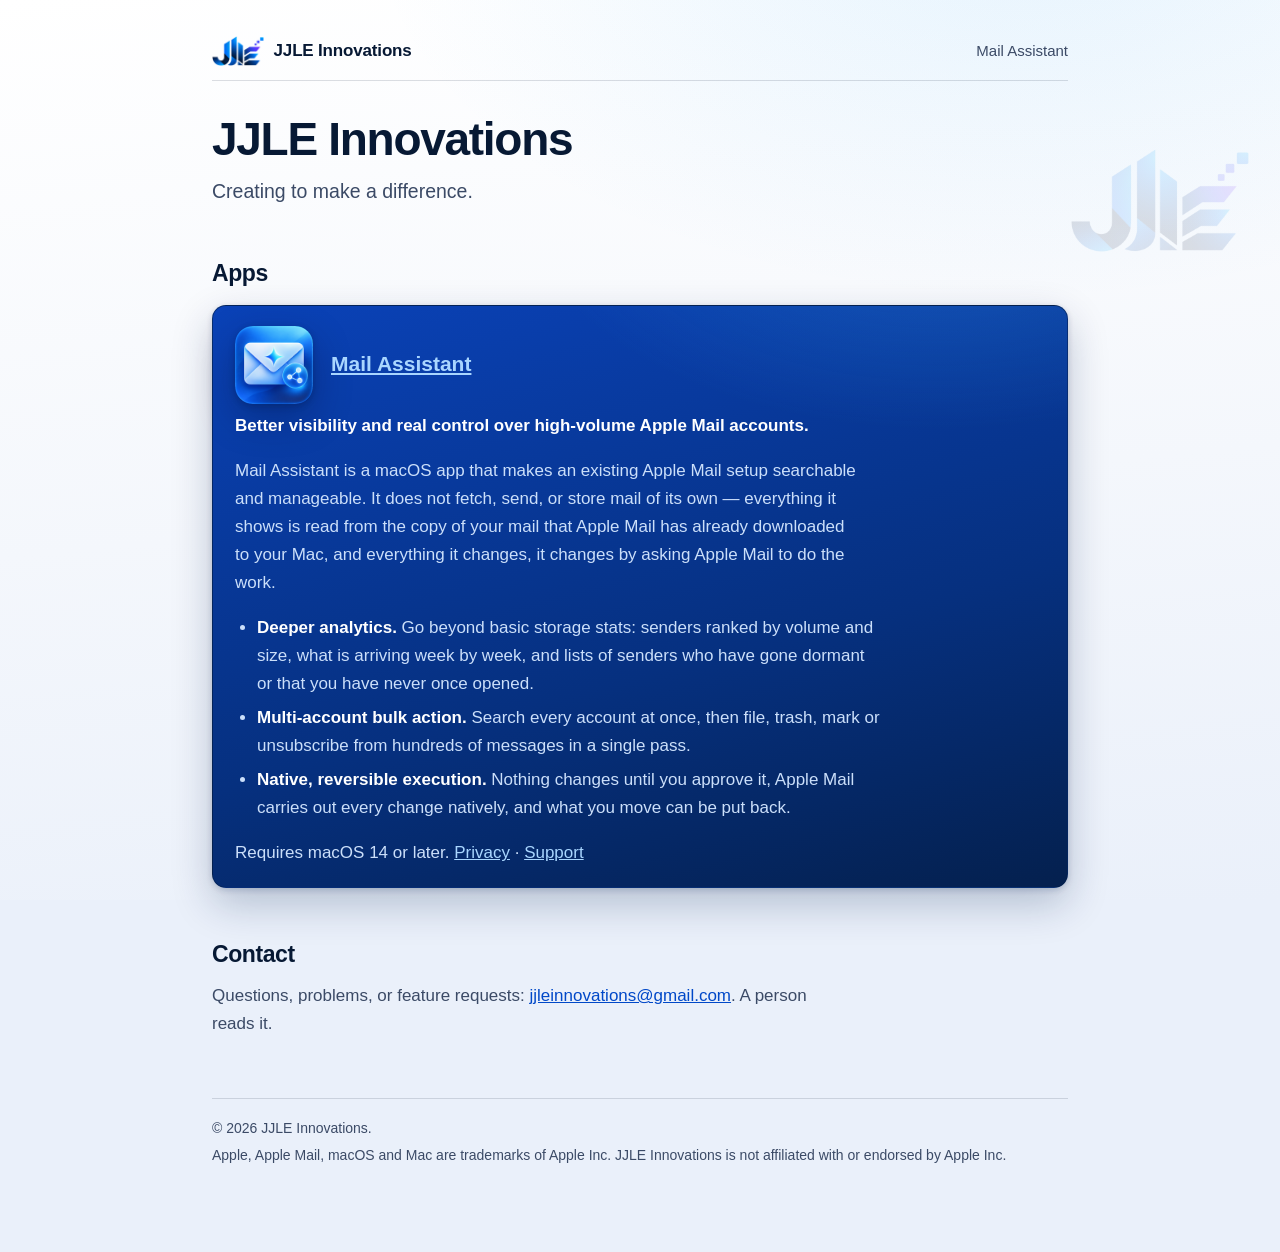
==== index.html @ 30c7b9c5 "Home page: JJLE logo on a light ground, app card stays blue The company home page now carries the JJ" ====
<!doctype html>
<html lang="en">
<head>
<meta charset="utf-8">
<meta name="viewport" content="width=device-width, initial-scale=1">
<title>JJLE Innovations</title>
<meta name="description" content="Mac software from JJLE Innovations. Creating to make a difference.">
<meta property="og:title" content="JJLE Innovations">
<meta property="og:description" content="Mac software from JJLE Innovations. Creating to make a difference.">
<meta property="og:image" content="https://jjleinnovations.github.io/jjle-512.png">
<meta property="og:type" content="website">
<meta name="twitter:card" content="summary">
<link rel="icon" href="/jjle-favicon.png" type="image/png">
<link rel="stylesheet" href="/style.css">
</head>
<body class="home marked">
<div class="wrap">

<nav>
  <span class="brand"><img src="/jjle-mark.png" alt="">JJLE Innovations</span>
  <a href="/mail-assistant/">Mail Assistant</a>
</nav>

<h1>JJLE Innovations</h1>
<p class="lead">Creating to make a difference.</p>

<h2>Apps</h2>

<div class="card">
  <div class="masthead">
    <img src="/icon.png" alt="Mail Assistant icon">
    <h3 style="margin:0;font-size:21px"><a href="/mail-assistant/">Mail Assistant</a></h3>
  </div>
  <p><strong>Better visibility and real control over high-volume Apple Mail accounts.</strong></p>
  <p>Mail Assistant is a macOS app that makes an existing Apple Mail setup searchable and manageable. It does not fetch, send, or store mail of its own &mdash; everything it shows is read from the copy of your mail that Apple Mail has already downloaded to your Mac, and everything it changes, it changes by asking Apple Mail to do the work.</p>
  <ul>
    <li><strong>Deeper analytics.</strong> Go beyond basic storage stats: senders ranked by volume and size, what is arriving week by week, and lists of senders who have gone dormant or that you have never once opened.</li>
    <li><strong>Multi-account bulk action.</strong> Search every account at once, then file, trash, mark or unsubscribe from hundreds of messages in a single pass.</li>
    <li><strong>Native, reversible execution.</strong> Nothing changes until you approve it, Apple Mail carries out every change natively, and what you move can be put back.</li>
  </ul>
  <p>Requires macOS 14 or later.
     <a href="/mail-assistant/privacy.html">Privacy</a> &middot;
     <a href="/mail-assistant/support.html">Support</a></p>
</div>

<h2>Contact</h2>
<p>Questions, problems, or feature requests: <a href="mailto:jjleinnovations@gmail.com">jjleinnovations@gmail.com</a>. A person reads it.</p>

<footer>
  <p>&copy; 2026 JJLE Innovations.</p>
  <p>Apple, Apple Mail, macOS and Mac are trademarks of Apple Inc. JJLE Innovations is not affiliated with or endorsed by Apple Inc.</p>
</footer>

</div>
</body>
</html>
---- style.css ----
/* Mail Assistant / JJLE Innovations.
   One deliberate look rather than a light and a dark: the page is the app's
   blue. Colours sampled from the app icon - #0048C8 core, #38A8F8 highlight -
   and every pairing checked against the LIGHTEST point of the gradient, which
   is the worst case. White 8.45:1, muted 6.23:1, links 5.53:1, all AA. */
:root {
  color-scheme: dark;
  --brand: #0048C8;
  --ground-top: #0A42B8;
  --ground-bottom: #04204E;
  --ink: #FFFFFF;
  --ink-muted: #CBDFFA;
  --link: #A9D6FF;
  --bright: #38A8F8;
  --surface: rgba(255, 255, 255, .09);
  --surface-strong: rgba(255, 255, 255, .14);
  --rule: rgba(255, 255, 255, .18);
  --affirm: #6EE7C0;
  --affirm-soft: rgba(53, 214, 164, .14);
  --shadow: 0 2px 6px rgba(0, 12, 40, .22), 0 14px 38px rgba(0, 12, 40, .28);
  --sans: -apple-system, BlinkMacSystemFont, "Segoe UI", Roboto, Helvetica, Arial, sans-serif;
  --mono: ui-monospace, "SF Mono", Menlo, Consolas, monospace;
}

* { box-sizing: border-box; }

html { background: var(--ground-bottom); }

body {
  margin: 0; color: var(--ink);
  font-family: var(--sans); font-size: 17px; line-height: 1.65;
  -webkit-font-smoothing: antialiased;
  min-height: 100vh;
  /* Fixed, so the blue does not band or repeat on a long page. */
  background:
    radial-gradient(1200px 700px at 78% -10%, rgba(56, 168, 248, .30) 0%, transparent 60%),
    linear-gradient(170deg, var(--ground-top) 0%, #06307F 46%, var(--ground-bottom) 100%);
  background-attachment: fixed;
}

/* The app's mark, behind everything. It is a recognisable rounded square, so
   a cropped one reads as a mistake rather than a bleed - it must sit fully on
   screen. The width tracks the empty gutter beside the 900px column
   (half the viewport, less half the column and a margin), so it stays out of
   the text instead of being clipped by the edge. Never intercepts a click. */
body.marked::before {
  content: "";
  position: fixed; top: 110px; right: 30px;
  width: clamp(180px, calc(50vw - 460px), 300px); aspect-ratio: 1;
  background: url("/icon-mark.webp") no-repeat center / contain;
  opacity: .10; pointer-events: none; z-index: 0;
}
/* Below this there is no gutter left to put it in. */
@media (max-width: 1100px) { body.marked::before { display: none; } }

/* The company home page: the JJLE logo's own near-white ground and navy ink,
   with the app card as the one blue thing on it. Everything is scoped to
   body.home, so the Mail Assistant pages keep the blue look above. */
body.home {
  color-scheme: light;
  --ink: #071934;          /* sampled from the logo's wordmark */
  --ink-muted: #3B4A66;
  --link: #0048C8;
  --rule: rgba(7, 25, 52, .14);
  background:
    radial-gradient(1100px 650px at 80% -10%, rgba(56, 168, 248, .12) 0%, transparent 60%),
    linear-gradient(175deg, #FFFFFF 0%, #F4F7FC 55%, #EAF0FA 100%);
  background-attachment: fixed;
}
html:has(body.home) { background: #EAF0FA; }
body.home strong { color: var(--ink); }
body.home nav .brand img { width: auto; height: 30px; border-radius: 0; }
body.home nav a:hover { color: var(--ink); }
/* The logo is not a rounded square, so it can sit a little stronger. */
body.home.marked::before { background-image: url("/jjle-mark.webp"); opacity: .12; }

/* The app card keeps the app's blue, and the blue-theme colours with it. */
body.home .card {
  --ink: #FFFFFF;
  --ink-muted: #CBDFFA;
  --link: #A9D6FF;
  --rule: rgba(255, 255, 255, .18);
  color: var(--ink);
  background:
    radial-gradient(700px 400px at 85% -20%, rgba(56, 168, 248, .30) 0%, transparent 60%),
    linear-gradient(165deg, var(--ground-top) 0%, #06307F 60%, var(--ground-bottom) 100%);
  border-color: rgba(4, 32, 78, .6);
  box-shadow: 0 2px 6px rgba(4, 32, 78, .18), 0 16px 40px rgba(4, 32, 78, .24);
}

.wrap { position: relative; z-index: 1; max-width: 900px; margin: 0 auto;
        padding-inline: 22px; padding-block: 36px 80px; }

nav { display: flex; gap: 20px; flex-wrap: wrap; align-items: center;
      border-bottom: 1px solid var(--rule); padding-bottom: 14px; margin-bottom: 34px; }
nav .brand { font-weight: 650; letter-spacing: -.01em; margin-right: auto;
             display: inline-flex; align-items: center; gap: 10px; color: var(--ink); }
nav .brand img { width: 26px; height: 26px; border-radius: 7px; display: block; }
nav a { color: var(--ink-muted); text-decoration: none; font-size: 15px; }
nav a:hover, nav a[aria-current] { color: #FFFFFF; text-decoration: underline; }

h1 { font-size: clamp(32px, 5.6vw, 46px); line-height: 1.08; letter-spacing: -.028em;
     margin: 0 0 10px; text-wrap: balance; }
h2 { font-size: 23px; line-height: 1.3; margin: 52px 0 12px; letter-spacing: -.018em; }
h3 { font-size: 17px; margin: 24px 0 6px; }
p, li { max-width: 66ch; }
p { margin: 0 0 1em; color: var(--ink-muted); }
strong { color: #FFFFFF; }
ul, ol { padding-left: 22px; color: var(--ink-muted); }
li { margin-bottom: 6px; }
a { color: var(--link); }

.masthead { display: flex; align-items: center; gap: 18px; margin-bottom: 8px; }
.masthead img { width: 78px; height: 78px; border-radius: 18px; box-shadow: var(--shadow); }
.masthead h1, .masthead h3 { margin: 0; }
@media (max-width: 520px) {
  .masthead { gap: 13px; }
  .masthead img { width: 58px; height: 58px; border-radius: 13px; }
}

.updated { font-family: var(--mono); font-size: 13px; color: var(--ink-muted); margin-bottom: 28px; }
.lead { font-size: 19.5px; color: var(--ink-muted); margin-bottom: 8px; max-width: 58ch;
        /* Stops a one-word last line. Ignored where unsupported. */
        text-wrap: pretty; }
/* Sits under the lead: the positioning line, quieter than the hook above it
   so the two read as a pair rather than competing for the same weight. */
.sub-lead { font-size: 17.5px; color: var(--ink-muted); max-width: 62ch;
            margin-top: 10px; margin-bottom: 4px; text-wrap: pretty; }

.summary { background: var(--affirm-soft); border: 1px solid rgba(110, 231, 192, .45);
           border-left-width: 4px; border-radius: 10px; padding: 16px 18px; margin: 26px 0 8px; }
.summary p { margin: 0; max-width: none; }
.summary strong { color: var(--affirm); }

/* The positioning claim. Lighter than the page so it reads as the one panel
   that is speaking rather than another card. */
.stand-out { background: var(--surface-strong); border: 1px solid var(--rule);
             border-radius: 14px; padding: 22px 24px; margin: 26px 0 10px;
             box-shadow: var(--shadow); }
.stand-out p { max-width: none; color: #EAF2FF; }
.stand-out p:last-child { margin-bottom: 0; }
.stand-out .kicker { display: block; font-size: 12.5px; letter-spacing: .1em;
                     text-transform: uppercase; color: var(--bright);
                     margin-bottom: 8px; font-weight: 700; }

.card { background: var(--surface); border: 1px solid var(--rule); border-radius: 14px;
        padding: 20px 22px; margin: 16px 0; box-shadow: var(--shadow); }
.card h3 { margin-top: 0; }
.card p:last-child, .card ul:last-child, .card .strip:last-child { margin-bottom: 0; }

/* A feature: the tab's name, what it does, then its screenshots. */
.feature { margin: 18px 0 26px; }
.feature .tab-name { display: inline-flex; align-items: center; gap: 8px;
                     font-size: 12.5px; font-weight: 700; letter-spacing: .08em;
                     text-transform: uppercase; color: var(--bright); margin-bottom: 4px; }

/* Screenshots side by side, scrolled horizontally when there is more than one.
   Snap points so a swipe lands on a shot rather than between two. */
.strip { display: flex; gap: 16px; overflow-x: auto; overscroll-behavior-x: contain;
         scroll-snap-type: x mandatory; padding: 4px 4px 14px; margin: 14px -4px 0;
         scrollbar-width: thin; scrollbar-color: rgba(255,255,255,.35) transparent; }
.strip::-webkit-scrollbar { height: 9px; }
.strip::-webkit-scrollbar-thumb { background: rgba(255,255,255,.28); border-radius: 99px; }
.strip::-webkit-scrollbar-track { background: transparent; }
.strip.single { overflow-x: visible; scroll-snap-type: none; }
/* Fade the right edge so a strip reads as scrollable rather than clipped. */
.strip:not(.single) { mask-image: linear-gradient(to right, #000 0, #000 calc(100% - 46px), transparent 100%);
                      -webkit-mask-image: linear-gradient(to right, #000 0, #000 calc(100% - 46px), transparent 100%); }

.shot { flex: 0 0 auto; scroll-snap-align: start; width: min(600px, 88%);
        padding: 0; margin: 0; border: 0; background: none; cursor: zoom-in;
        display: block; text-align: left; color: inherit; font: inherit; }
.strip.single .shot { width: 100%; }
.shot img { display: block; width: 100%; height: auto; border-radius: 11px;
            border: 1px solid var(--rule); box-shadow: var(--shadow);
            background: #FFFFFF; transition: transform .16s ease, box-shadow .16s ease; }
.shot:hover img { transform: translateY(-2px); box-shadow: 0 6px 14px rgba(0,12,40,.3), 0 20px 48px rgba(0,12,40,.36); }
.shot:focus-visible { outline: 3px solid var(--bright); outline-offset: 4px; border-radius: 13px; }
.shot .cap { font-size: 14px; color: var(--ink-muted); margin-top: 9px; }

.hint { font-size: 13.5px; color: var(--ink-muted); margin: 2px 0 0; }

/* Zoomed view. A dialog rather than a bare div so Escape closes it and focus
   is trapped without any of that being hand-written. */
dialog.zoom { border: 0; padding: 0; background: transparent; max-width: 96vw; max-height: 96vh; }
dialog.zoom::backdrop { background: rgba(2, 12, 34, .84); backdrop-filter: blur(3px); }
dialog.zoom img { display: block; max-width: 96vw; max-height: 86vh; width: auto; height: auto;
                  border-radius: 12px; box-shadow: 0 30px 80px rgba(0,0,0,.6); background: #FFF; }
dialog.zoom figure { margin: 0; display: flex; flex-direction: column; align-items: center; }
dialog.zoom figcaption { color: #DCE8FB; font-size: 14px; margin-top: 10px; text-align: center;
                         max-width: 70ch; margin-inline: auto; }
dialog.zoom .close { position: fixed; top: 18px; right: 22px; font-size: 15px;
                     color: #FFFFFF; background: rgba(255,255,255,.16); border: 1px solid var(--rule);
                     border-radius: 99px; padding: 7px 15px; cursor: pointer; }
dialog.zoom .close:hover { background: rgba(255,255,255,.26); }

code { font-family: var(--mono); font-size: .87em; background: rgba(255,255,255,.14);
       padding: 1px 6px; border-radius: 4px; word-break: break-word; color: #EAF2FF; }

footer { margin-top: 60px; padding-top: 18px; border-top: 1px solid var(--rule);
         font-size: 14px; color: var(--ink-muted); }
footer p { margin: 0 0 4px; max-width: none; }

@media (prefers-reduced-motion: reduce) {
  .shot img { transition: none; }
  .shot:hover img { transform: none; }
}
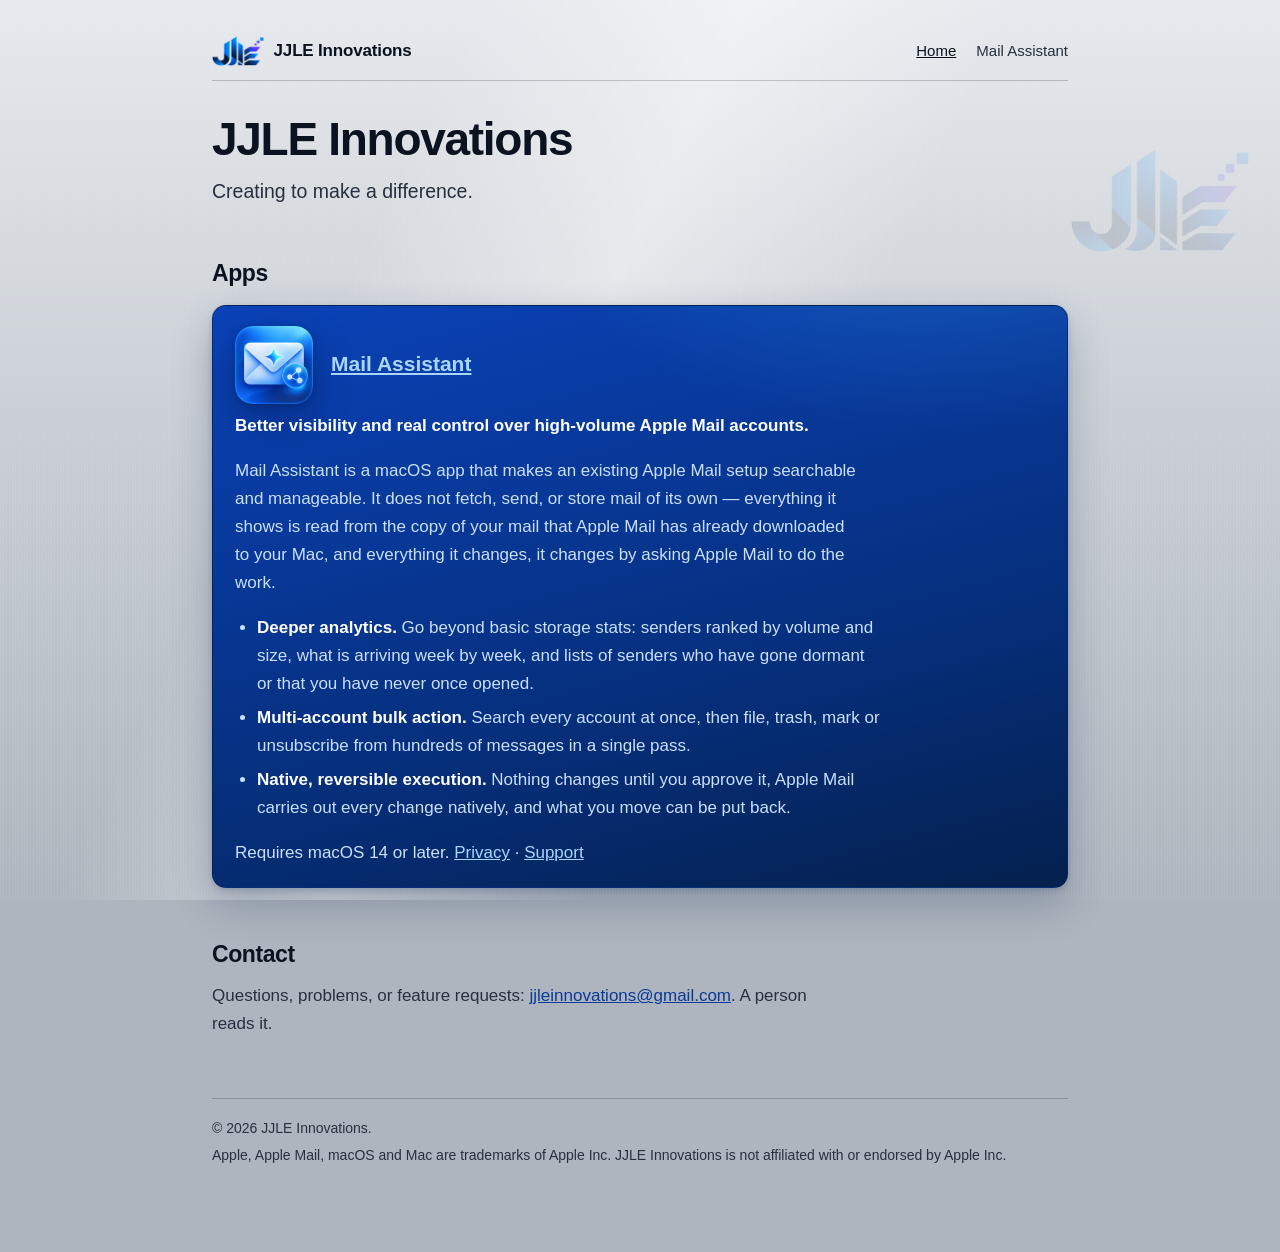
==== commit d8dd9166: "Home page on brushed metal; Home tab on every page - Home page ground is now brushed metal: silver-t" ====
--- a/index.html
+++ b/index.html
@@ -11,13 +11,14 @@
 <meta property="og:type" content="website">
 <meta name="twitter:card" content="summary">
 <link rel="icon" href="/jjle-favicon.png" type="image/png">
-<link rel="stylesheet" href="/style.css">
+<link rel="stylesheet" href="/style.css?v=20260922b">
 </head>
 <body class="home marked">
 <div class="wrap">
 
 <nav>
   <span class="brand"><img src="/jjle-mark.png" alt="">JJLE Innovations</span>
+  <a href="/" aria-current="page">Home</a>
   <a href="/mail-assistant/">Mail Assistant</a>
 </nav>
 
--- a/style.css
+++ b/style.css
@@ -53,24 +53,27 @@
 /* Below this there is no gutter left to put it in. */
 @media (max-width: 1100px) { body.marked::before { display: none; } }
 
-/* The company home page: the JJLE logo's own near-white ground and navy ink,
-   with the app card as the one blue thing on it. Everything is scoped to
-   body.home, so the Mail Assistant pages keep the blue look above. */
+/* The company home page: brushed metal - a silver-to-steel ground, a soft
+   diagonal sheen, and hairline vertical grain - with the app card as the one
+   blue thing on it. Everything is scoped to body.home, so the Mail Assistant
+   pages keep the blue look above. Checked against the DARKEST point of the
+   metal (#AEB5BE): ink 9.0:1, muted 6.4:1, links 4.9:1, all AA. */
 body.home {
   color-scheme: light;
-  --ink: #071934;          /* sampled from the logo's wordmark */
-  --ink-muted: #3B4A66;
-  --link: #0048C8;
-  --rule: rgba(7, 25, 52, .14);
+  --ink: #0B1320;
+  --ink-muted: #26303F;
+  --link: #0A3A9A;
+  --rule: rgba(11, 19, 32, .20);
   background:
-    radial-gradient(1100px 650px at 80% -10%, rgba(56, 168, 248, .12) 0%, transparent 60%),
-    linear-gradient(175deg, #FFFFFF 0%, #F4F7FC 55%, #EAF0FA 100%);
+    repeating-linear-gradient(90deg, rgba(255, 255, 255, .05) 0 1px, transparent 1px 3px),
+    linear-gradient(115deg, transparent 28%, rgba(255, 255, 255, .42) 44%, transparent 60%),
+    linear-gradient(180deg, #E6E9ED 0%, #CBD0D6 45%, #AEB5BE 100%);
   background-attachment: fixed;
 }
-html:has(body.home) { background: #EAF0FA; }
+html:has(body.home) { background: #AEB5BE; }
 body.home strong { color: var(--ink); }
 body.home nav .brand img { width: auto; height: 30px; border-radius: 0; }
-body.home nav a:hover { color: var(--ink); }
+body.home nav a:hover, body.home nav a[aria-current] { color: var(--ink); }
 /* The logo is not a rounded square, so it can sit a little stronger. */
 body.home.marked::before { background-image: url("/jjle-mark.webp"); opacity: .12; }
 
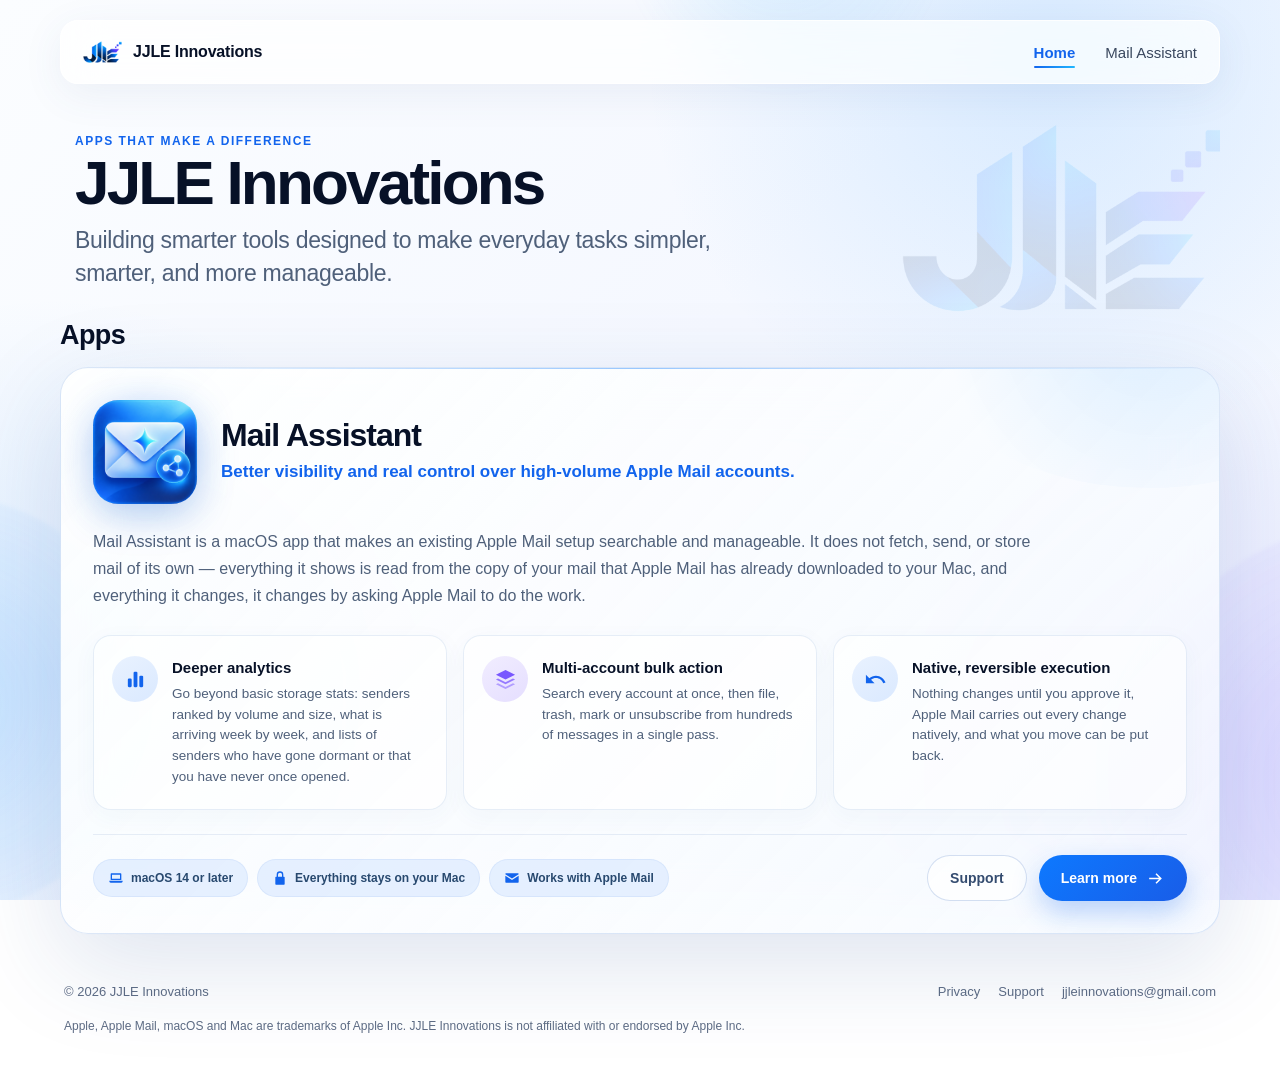
==== commit a0c48a4e: "Home page: new portfolio layout on its own stylesheet The home page is rebuilt on home.css: a light " ====
--- a/index.html
+++ b/index.html
@@ -4,52 +4,130 @@
 <meta charset="utf-8">
 <meta name="viewport" content="width=device-width, initial-scale=1">
 <title>JJLE Innovations</title>
-<meta name="description" content="Mac software from JJLE Innovations. Creating to make a difference.">
+<meta name="description" content="Mac software from JJLE Innovations. Apps that make a difference.">
 <meta property="og:title" content="JJLE Innovations">
-<meta property="og:description" content="Mac software from JJLE Innovations. Creating to make a difference.">
+<meta property="og:description" content="Mac software from JJLE Innovations. Apps that make a difference.">
 <meta property="og:image" content="https://jjleinnovations.github.io/jjle-512.png">
 <meta property="og:type" content="website">
 <meta name="twitter:card" content="summary">
 <link rel="icon" href="/jjle-favicon.png" type="image/png">
-<link rel="stylesheet" href="/style.css?v=20260922b">
+<!-- Bump ?v= whenever home.css changes: GitHub Pages caches it for 10 minutes. -->
+<link rel="stylesheet" href="/home.css?v=20260922c">
 </head>
-<body class="home marked">
-<div class="wrap">
+<body>
 
-<nav>
-  <span class="brand"><img src="/jjle-mark.png" alt="">JJLE Innovations</span>
-  <a href="/" aria-current="page">Home</a>
-  <a href="/mail-assistant/">Mail Assistant</a>
-</nav>
-
-<h1>JJLE Innovations</h1>
-<p class="lead">Creating to make a difference.</p>
-
-<h2>Apps</h2>
-
-<div class="card">
-  <div class="masthead">
-    <img src="/icon.png" alt="Mail Assistant icon">
-    <h3 style="margin:0;font-size:21px"><a href="/mail-assistant/">Mail Assistant</a></h3>
-  </div>
-  <p><strong>Better visibility and real control over high-volume Apple Mail accounts.</strong></p>
-  <p>Mail Assistant is a macOS app that makes an existing Apple Mail setup searchable and manageable. It does not fetch, send, or store mail of its own &mdash; everything it shows is read from the copy of your mail that Apple Mail has already downloaded to your Mac, and everything it changes, it changes by asking Apple Mail to do the work.</p>
-  <ul>
-    <li><strong>Deeper analytics.</strong> Go beyond basic storage stats: senders ranked by volume and size, what is arriving week by week, and lists of senders who have gone dormant or that you have never once opened.</li>
-    <li><strong>Multi-account bulk action.</strong> Search every account at once, then file, trash, mark or unsubscribe from hundreds of messages in a single pass.</li>
-    <li><strong>Native, reversible execution.</strong> Nothing changes until you approve it, Apple Mail carries out every change natively, and what you move can be put back.</li>
-  </ul>
-  <p>Requires macOS 14 or later.
-     <a href="/mail-assistant/privacy.html">Privacy</a> &middot;
-     <a href="/mail-assistant/support.html">Support</a></p>
+<div class="page-background" aria-hidden="true">
+  <div class="background-orb orb-one"></div>
+  <div class="background-orb orb-two"></div>
+  <div class="background-orb orb-three"></div>
 </div>
 
-<h2>Contact</h2>
-<p>Questions, problems, or feature requests: <a href="mailto:jjleinnovations@gmail.com">jjleinnovations@gmail.com</a>. A person reads it.</p>
+<div class="site-container">
+
+<header class="site-header">
+  <a class="brand" href="/">
+    <img class="brand-logo" src="/jjle-mark.png" alt="">
+    <span class="brand-name">JJLE Innovations</span>
+  </a>
+  <nav class="main-nav" aria-label="Main">
+    <a class="nav-link active" href="/" aria-current="page">Home</a>
+    <a class="nav-link" href="/mail-assistant/">Mail Assistant</a>
+  </nav>
+</header>
+
+<main>
+
+<section class="hero">
+  <div class="hero-content">
+    <span class="section-eyebrow">Apps that make a difference</span>
+    <h1>JJLE Innovations</h1>
+    <p class="hero-tagline">Building smarter tools designed to make everyday tasks simpler, smarter, and more manageable.</p>
+  </div>
+  <div class="hero-watermark" aria-hidden="true">
+    <img src="/jjle-mark.webp" alt="">
+  </div>
+</section>
+
+<section class="apps-section" aria-labelledby="apps-title">
+  <div class="section-heading">
+    <h2 id="apps-title">Apps</h2>
+  </div>
+
+  <article class="app-card">
+    <div class="app-card-glow" aria-hidden="true"></div>
+
+    <div class="app-header">
+      <div class="app-icon-wrapper">
+        <img class="app-icon" src="/icon-512.png" alt="Mail Assistant icon">
+      </div>
+      <div class="app-heading">
+        <div class="app-title-row">
+          <h3>Mail Assistant</h3>
+        </div>
+        <p class="app-summary">Better visibility and real control over high-volume Apple Mail accounts.</p>
+      </div>
+    </div>
+
+    <div class="app-description">
+      <p>Mail Assistant is a macOS app that makes an existing Apple Mail setup searchable and manageable. It does not fetch, send, or store mail of its own &mdash; everything it shows is read from the copy of your mail that Apple Mail has already downloaded to your Mac, and everything it changes, it changes by asking Apple Mail to do the work.</p>
+    </div>
+
+    <div class="feature-grid">
+      <div class="feature-card">
+        <div class="feature-icon" aria-hidden="true">
+          <svg viewBox="0 0 24 24"><rect x="4" y="11" width="4" height="9" rx="1.2"/><rect x="10" y="4" width="4" height="16" rx="1.2"/><rect x="16" y="8" width="4" height="12" rx="1.2"/></svg>
+        </div>
+        <div>
+          <h4>Deeper analytics</h4>
+          <p>Go beyond basic storage stats: senders ranked by volume and size, what is arriving week by week, and lists of senders who have gone dormant or that you have never once opened.</p>
+        </div>
+      </div>
+      <div class="feature-card">
+        <div class="feature-icon violet" aria-hidden="true">
+          <svg viewBox="0 0 24 24"><path d="M12 2 2 7l10 5 10-5z"/><path d="m2 12 2.2-1.1 7.8 3.9 7.8-3.9L22 12l-10 5z" opacity=".75"/><path d="m2 17 2.2-1.1 7.8 3.9 7.8-3.9L22 17l-10 5z" opacity=".5"/></svg>
+        </div>
+        <div>
+          <h4>Multi-account bulk action</h4>
+          <p>Search every account at once, then file, trash, mark or unsubscribe from hundreds of messages in a single pass.</p>
+        </div>
+      </div>
+      <div class="feature-card">
+        <div class="feature-icon" aria-hidden="true">
+          <svg viewBox="0 0 24 24"><path d="M12.5 8c-2.65 0-5.05.99-6.9 2.6L2 7v9h9l-3.62-3.62c1.39-1.16 3.16-1.88 5.12-1.88 3.54 0 6.55 2.31 7.6 5.5l2.37-.78C21.08 11.03 17.15 8 12.5 8z"/></svg>
+        </div>
+        <div>
+          <h4>Native, reversible execution</h4>
+          <p>Nothing changes until you approve it, Apple Mail carries out every change natively, and what you move can be put back.</p>
+        </div>
+      </div>
+    </div>
+
+    <div class="app-footer">
+      <div class="app-badges">
+        <span class="badge"><svg class="badge-icon" viewBox="0 0 24 24" aria-hidden="true"><path fill-rule="evenodd" d="M4 6a1 1 0 0 1 1-1h14a1 1 0 0 1 1 1v9H4zm2 1v6h12V7zM2 16h20v1a2 2 0 0 1-2 2H4a2 2 0 0 1-2-2z"/></svg>macOS 14 or later</span>
+        <span class="badge"><svg class="badge-icon" viewBox="0 0 24 24" aria-hidden="true"><path fill-rule="evenodd" d="M12 2a5 5 0 0 0-5 5v3H6a1 1 0 0 0-1 1v10a1 1 0 0 0 1 1h12a1 1 0 0 0 1-1V11a1 1 0 0 0-1-1h-1V7a5 5 0 0 0-5-5zm-3 8V7a3 3 0 0 1 6 0v3z"/></svg>Everything stays on your Mac</span>
+        <span class="badge"><svg class="badge-icon" viewBox="0 0 24 24" aria-hidden="true"><path d="M2 6a1 1 0 0 1 1-1h18a1 1 0 0 1 1 1v.4l-10 6.2L2 6.4zm0 2.8 10 6.2 10-6.2V18a1 1 0 0 1-1 1H3a1 1 0 0 1-1-1z"/></svg>Works with Apple Mail</span>
+      </div>
+      <div class="app-actions">
+        <a class="button button-secondary" href="/mail-assistant/support.html">Support</a>
+        <a class="button button-primary" href="/mail-assistant/">Learn more<svg viewBox="0 0 24 24" aria-hidden="true"><path d="M13.3 5.3 12 6.6l4.4 4.4H4v2h12.4L12 17.4l1.3 1.3L20 12z"/></svg></a>
+      </div>
+    </div>
+  </article>
+</section>
+
+</main>
 
 <footer>
-  <p>&copy; 2026 JJLE Innovations.</p>
-  <p>Apple, Apple Mail, macOS and Mac are trademarks of Apple Inc. JJLE Innovations is not affiliated with or endorsed by Apple Inc.</p>
+  <div class="site-footer">
+    <span>&copy; 2026 JJLE Innovations</span>
+    <nav class="footer-links" aria-label="Footer">
+      <a href="/mail-assistant/privacy.html">Privacy</a>
+      <a href="/mail-assistant/support.html">Support</a>
+      <a href="mailto:jjleinnovations@gmail.com">jjleinnovations@gmail.com</a>
+    </nav>
+  </div>
+  <p class="footer-note">Apple, Apple Mail, macOS and Mac are trademarks of Apple Inc. JJLE Innovations is not affiliated with or endorsed by Apple Inc.</p>
 </footer>
 
 </div>
--- a/home.css
+++ b/home.css
@@ -0,0 +1,1373 @@
+/* =========================================================
+   JJLE INNOVATIONS
+   Modern App Portfolio Layout
+
+   The home page only. The Mail Assistant pages use style.css.
+   ========================================================= */
+
+
+/* =========================================================
+   DESIGN VARIABLES
+   ========================================================= */
+
+:root {
+    --background: #f8faff;
+    --background-secondary: #f2f6ff;
+
+    --surface: rgba(255, 255, 255, 0.72);
+    --surface-strong: rgba(255, 255, 255, 0.92);
+
+    --text: #071127;
+    --text-secondary: #4f607a;
+    /* Was #718096 (3.7:1 on the page). #5e6c84 is 4.9:1, AA for the
+       13px footer text that uses it. */
+    --text-muted: #5e6c84;
+
+    --blue: #1264ed;
+    --blue-light: #20b7ff;
+    --blue-dark: #073e9d;
+
+    --violet: #7957ff;
+
+    --border: rgba(31, 86, 170, 0.13);
+    --border-strong: rgba(38, 101, 209, 0.2);
+
+    --shadow-small:
+        0 8px 30px rgba(35, 72, 128, 0.08);
+
+    --shadow-medium:
+        0 20px 60px rgba(42, 76, 137, 0.12);
+
+    --shadow-large:
+        0 30px 100px rgba(31, 76, 150, 0.15);
+
+    --radius-small: 12px;
+    --radius-medium: 18px;
+    --radius-large: 28px;
+
+    --container-width: 1160px;
+}
+
+
+/* =========================================================
+   RESET
+   ========================================================= */
+
+*,
+*::before,
+*::after {
+    box-sizing: border-box;
+}
+
+html {
+    scroll-behavior: smooth;
+}
+
+body {
+    margin: 0;
+
+    min-height: 100vh;
+
+    font-family:
+        -apple-system,
+        BlinkMacSystemFont,
+        "SF Pro Display",
+        "SF Pro Text",
+        "Segoe UI",
+        Helvetica,
+        Arial,
+        sans-serif;
+
+    color: var(--text);
+
+    -webkit-font-smoothing: antialiased;
+
+    background:
+        radial-gradient(
+            circle at 82% 6%,
+            rgba(68, 165, 255, 0.17),
+            transparent 30%
+        ),
+
+        radial-gradient(
+            circle at 4% 75%,
+            rgba(53, 156, 255, 0.13),
+            transparent 27%
+        ),
+
+        radial-gradient(
+            circle at 96% 84%,
+            rgba(121, 87, 255, 0.10),
+            transparent 28%
+        ),
+
+        linear-gradient(
+            135deg,
+            #fbfdff 0%,
+            #f5f8ff 48%,
+            #f2f7ff 100%
+        );
+
+    background-attachment: fixed;
+
+    overflow-x: hidden;
+}
+
+a {
+    color: inherit;
+}
+
+
+/* =========================================================
+   DECORATIVE PAGE BACKGROUND
+   ========================================================= */
+
+.page-background {
+    position: fixed;
+
+    inset: 0;
+
+    pointer-events: none;
+
+    overflow: hidden;
+
+    z-index: -1;
+}
+
+
+/* Very subtle tech/grid texture */
+
+.page-background::before {
+    content: "";
+
+    position: absolute;
+
+    inset: 0;
+
+    opacity: 0.16;
+
+    background-image:
+        linear-gradient(
+            rgba(40, 100, 190, 0.025) 1px,
+            transparent 1px
+        ),
+
+        linear-gradient(
+            90deg,
+            rgba(40, 100, 190, 0.025) 1px,
+            transparent 1px
+        );
+
+    background-size: 48px 48px;
+
+    mask-image:
+        linear-gradient(
+            to bottom,
+            rgba(0, 0, 0, 0.5),
+            transparent 78%
+        );
+}
+
+
+/* Floating blurred glow objects */
+
+.background-orb {
+    position: absolute;
+
+    border-radius: 50%;
+
+    filter: blur(2px);
+}
+
+
+.orb-one {
+    width: 420px;
+    height: 420px;
+
+    left: -270px;
+    top: 55%;
+
+    background:
+        radial-gradient(
+            circle,
+            rgba(45, 154, 255, 0.16),
+            rgba(45, 154, 255, 0)
+        );
+}
+
+
+.orb-two {
+    width: 520px;
+    height: 520px;
+
+    right: -360px;
+    top: 58%;
+
+    background:
+        radial-gradient(
+            circle,
+            rgba(117, 86, 255, 0.14),
+            rgba(117, 86, 255, 0)
+        );
+}
+
+
+.orb-three {
+    width: 340px;
+    height: 340px;
+
+    left: 48%;
+    top: -240px;
+
+    background:
+        radial-gradient(
+            circle,
+            rgba(0, 168, 255, 0.10),
+            transparent 70%
+        );
+}
+
+
+/* =========================================================
+   MAIN CONTAINER
+   ========================================================= */
+
+.site-container {
+    width: min(
+        calc(100% - 40px),
+        var(--container-width)
+    );
+
+    margin-inline: auto;
+
+    padding:
+        20px
+        0
+        45px;
+}
+
+
+/* =========================================================
+   HEADER
+   ========================================================= */
+
+.site-header {
+    min-height: 64px;
+
+    padding:
+        10px
+        22px;
+
+    display: flex;
+
+    align-items: center;
+
+    justify-content: space-between;
+
+    gap: 24px;
+
+    position: sticky;
+
+    top: 14px;
+
+    z-index: 100;
+
+    background:
+        rgba(255, 255, 255, 0.72);
+
+    border:
+        1px solid
+        rgba(255, 255, 255, 0.8);
+
+    border-radius: 18px;
+
+    box-shadow:
+        0 10px 40px
+        rgba(58, 88, 145, 0.08);
+
+    backdrop-filter:
+        blur(22px)
+        saturate(150%);
+
+    -webkit-backdrop-filter:
+        blur(22px)
+        saturate(150%);
+}
+
+
+/* =========================================================
+   BRAND
+   ========================================================= */
+
+.brand {
+    display: inline-flex;
+
+    align-items: center;
+
+    gap: 11px;
+
+    text-decoration: none;
+}
+
+
+.brand-logo {
+    width: 39px;
+    height: 39px;
+
+    object-fit: contain;
+}
+
+
+.brand-name {
+    font-size: 16px;
+
+    font-weight: 700;
+
+    letter-spacing: -0.2px;
+}
+
+
+/* =========================================================
+   NAVIGATION
+   ========================================================= */
+
+.main-nav {
+    display: flex;
+
+    align-items: center;
+
+    gap: 30px;
+}
+
+
+.nav-link {
+    position: relative;
+
+    padding:
+        10px
+        0;
+
+    font-size: 15px;
+
+    font-weight: 500;
+
+    text-decoration: none;
+
+    color: #39475e;
+
+    transition:
+        color 180ms ease;
+}
+
+
+.nav-link:hover {
+    color: var(--blue);
+}
+
+
+.nav-link.active {
+    color: var(--blue);
+
+    font-weight: 650;
+}
+
+
+.nav-link.active::after {
+    content: "";
+
+    position: absolute;
+
+    left: 0;
+    right: 0;
+
+    bottom: 3px;
+
+    height: 2px;
+
+    border-radius: 99px;
+
+    background:
+        linear-gradient(
+            90deg,
+            var(--blue),
+            var(--blue-light)
+        );
+}
+
+
+/* =========================================================
+   HERO
+   ========================================================= */
+
+.hero {
+    position: relative;
+
+    min-height: 220px;
+
+    display: flex;
+
+    align-items: center;
+
+    padding:
+        50px
+        15px
+        30px;
+
+    overflow: hidden;
+}
+
+
+.hero-content {
+    position: relative;
+
+    z-index: 5;
+
+    max-width: 690px;
+}
+
+
+.hero h1 {
+    margin:
+        0
+        0
+        10px;
+
+    font-size:
+        clamp(
+            42px,
+            5vw,
+            62px
+        );
+
+    line-height: 1.02;
+
+    letter-spacing: -2.8px;
+
+    font-weight: 760;
+}
+
+
+.hero-tagline {
+    margin: 0;
+
+    max-width: 665px;
+
+    color: var(--text-secondary);
+
+    font-size:
+        clamp(
+            18px,
+            2vw,
+            23px
+        );
+
+    line-height: 1.42;
+
+    letter-spacing: -0.3px;
+}
+
+
+/* =========================================================
+   HERO WATERMARK
+   ========================================================= */
+
+.hero-watermark {
+    position: absolute;
+
+    right: -10px;
+
+    top: 38px;
+
+    width: 330px;
+
+    opacity: 0.10;
+
+    pointer-events: none;
+
+    filter:
+        saturate(130%);
+}
+
+
+.hero-watermark img {
+    display: block;
+
+    width: 100%;
+
+    height: auto;
+}
+
+
+/* =========================================================
+   APPS SECTION
+   ========================================================= */
+
+.apps-section {
+    position: relative;
+
+    z-index: 10;
+}
+
+
+.section-heading {
+    margin-bottom: 16px;
+}
+
+
+.section-eyebrow {
+    display: block;
+
+    margin-bottom: 3px;
+
+    color: var(--blue);
+
+    font-size: 12px;
+
+    font-weight: 700;
+
+    letter-spacing: 1.5px;
+
+    text-transform: uppercase;
+}
+
+
+.section-heading h2 {
+    margin: 0;
+
+    font-size: 27px;
+
+    letter-spacing: -0.6px;
+}
+
+
+/* =========================================================
+   APP CARD
+   ========================================================= */
+
+.app-card {
+    position: relative;
+
+    overflow: hidden;
+
+    padding: 32px;
+
+    border-radius: var(--radius-large);
+
+    border:
+        1px solid
+        rgba(62, 120, 210, 0.18);
+
+    background:
+        linear-gradient(
+            135deg,
+            rgba(255, 255, 255, 0.93),
+            rgba(246, 250, 255, 0.78)
+        );
+
+    backdrop-filter:
+        blur(30px)
+        saturate(150%);
+
+    -webkit-backdrop-filter:
+        blur(30px)
+        saturate(150%);
+
+    box-shadow:
+        var(--shadow-large);
+}
+
+
+/* Faint blue card highlight */
+
+.app-card::before {
+    content: "";
+
+    position: absolute;
+
+    inset:
+        0
+        0
+        auto;
+
+    height: 1px;
+
+    background:
+        linear-gradient(
+            90deg,
+            transparent,
+            rgba(70, 154, 255, 0.55),
+            transparent
+        );
+}
+
+
+.app-card-glow {
+    position: absolute;
+
+    width: 500px;
+    height: 350px;
+
+    top: -230px;
+    right: -180px;
+
+    border-radius: 50%;
+
+    pointer-events: none;
+
+    background:
+        radial-gradient(
+            circle,
+            rgba(43, 152, 255, 0.14),
+            transparent 68%
+        );
+}
+
+
+/* =========================================================
+   APP HEADER
+   ========================================================= */
+
+.app-header {
+    position: relative;
+
+    display: flex;
+
+    align-items: center;
+
+    gap: 24px;
+
+    z-index: 2;
+}
+
+
+.app-icon-wrapper {
+    flex:
+        0
+        0
+        auto;
+
+    position: relative;
+}
+
+
+.app-icon-wrapper::after {
+    content: "";
+
+    position: absolute;
+
+    inset: 12px;
+
+    border-radius: 28px;
+
+    z-index: -1;
+
+    background:
+        rgba(14, 111, 255, 0.32);
+
+    filter: blur(25px);
+}
+
+
+.app-icon {
+    display: block;
+
+    width: 104px;
+    height: 104px;
+
+    object-fit: cover;
+
+    border-radius: 25px;
+
+    filter:
+        drop-shadow(
+            0 14px 18px
+            rgba(0, 75, 190, 0.20)
+        );
+}
+
+
+.app-heading {
+    flex: 1;
+}
+
+
+.app-title-row {
+    display: flex;
+
+    align-items: center;
+
+    flex-wrap: wrap;
+
+    gap: 14px;
+}
+
+
+.app-heading h3 {
+    margin:
+        0
+        0
+        7px;
+
+    font-size: 32px;
+
+    letter-spacing: -1px;
+
+    line-height: 1.1;
+}
+
+
+.app-platform {
+    padding:
+        5px
+        10px;
+
+    border-radius: 99px;
+
+    background:
+        rgba(29, 111, 244, 0.08);
+
+    border:
+        1px solid
+        rgba(29, 111, 244, 0.12);
+
+    color: var(--blue);
+
+    font-size: 12px;
+
+    font-weight: 700;
+}
+
+
+.app-summary {
+    margin: 0;
+
+    color: var(--blue);
+
+    font-size: 17px;
+
+    line-height: 1.45;
+
+    font-weight: 700;
+}
+
+
+/* =========================================================
+   DESCRIPTION
+   ========================================================= */
+
+.app-description {
+    margin:
+        24px
+        0
+        26px;
+
+    max-width: 960px;
+
+    color: var(--text-secondary);
+
+    font-size: 16px;
+
+    line-height: 1.7;
+}
+
+
+.app-description p {
+    margin: 0;
+}
+
+
+/* =========================================================
+   FEATURE GRID
+   ========================================================= */
+
+.feature-grid {
+    display: grid;
+
+    grid-template-columns:
+        repeat(
+            3,
+            minmax(0, 1fr)
+        );
+
+    gap: 16px;
+}
+
+
+.feature-card {
+    padding:
+        20px
+        18px;
+
+    display: flex;
+
+    align-items: flex-start;
+
+    gap: 14px;
+
+    min-height: 175px;
+
+    border:
+        1px solid
+        rgba(62, 113, 187, 0.12);
+
+    border-radius: 18px;
+
+    background:
+        rgba(255, 255, 255, 0.58);
+
+    box-shadow:
+        0 6px 24px
+        rgba(56, 91, 144, 0.04);
+
+    transition:
+        transform 220ms ease,
+        border-color 220ms ease,
+        box-shadow 220ms ease;
+}
+
+
+.feature-card:hover {
+    transform:
+        translateY(-4px);
+
+    border-color:
+        rgba(39, 111, 229, 0.22);
+
+    box-shadow:
+        0 16px 38px
+        rgba(54, 95, 157, 0.09);
+}
+
+
+.feature-icon {
+    width: 46px;
+    height: 46px;
+
+    flex:
+        0
+        0
+        46px;
+
+    display: grid;
+
+    place-items: center;
+
+    border-radius: 50%;
+
+    background:
+        linear-gradient(
+            145deg,
+            #e9f2ff,
+            #dae9ff
+        );
+
+    color: var(--blue);
+}
+
+
+.feature-icon.violet {
+    color: var(--violet);
+
+    background:
+        linear-gradient(
+            145deg,
+            #f1edff,
+            #e5deff
+        );
+}
+
+
+.feature-icon svg {
+    width: 23px;
+    height: 23px;
+
+    fill: currentColor;
+}
+
+
+.feature-card h4 {
+    margin:
+        2px
+        0
+        6px;
+
+    font-size: 15px;
+
+    line-height: 1.3;
+}
+
+
+.feature-card p {
+    margin: 0;
+
+    color: var(--text-secondary);
+
+    font-size: 13.5px;
+
+    line-height: 1.55;
+}
+
+
+/* =========================================================
+   APP FOOTER
+   ========================================================= */
+
+.app-footer {
+    margin-top: 24px;
+
+    padding-top: 20px;
+
+    border-top:
+        1px solid
+        rgba(58, 103, 171, 0.11);
+
+    display: flex;
+
+    align-items: center;
+
+    justify-content: space-between;
+
+    gap: 25px;
+}
+
+
+/* =========================================================
+   BADGES
+   ========================================================= */
+
+.app-badges {
+    display: flex;
+
+    flex-wrap: wrap;
+
+    gap: 9px;
+}
+
+
+.badge {
+    min-height: 38px;
+
+    padding:
+        8px
+        14px;
+
+    display: inline-flex;
+
+    align-items: center;
+
+    gap: 7px;
+
+    border-radius: 99px;
+
+    color: #28496f;
+
+    background:
+        rgba(218, 233, 255, 0.67);
+
+    border:
+        1px solid
+        rgba(59, 121, 211, 0.08);
+
+    font-size: 12px;
+
+    font-weight: 650;
+}
+
+
+.badge svg {
+    width: 16px;
+    height: 16px;
+
+    fill: currentColor;
+}
+
+
+.badge-icon {
+    color: var(--blue);
+}
+
+
+/* =========================================================
+   BUTTONS
+   ========================================================= */
+
+.app-actions {
+    display: flex;
+
+    align-items: center;
+
+    gap: 12px;
+
+    flex:
+        0
+        0
+        auto;
+}
+
+
+.button {
+    min-height: 46px;
+
+    padding:
+        10px
+        22px;
+
+    display: inline-flex;
+
+    align-items: center;
+
+    justify-content: center;
+
+    gap: 9px;
+
+    border-radius: 99px;
+
+    font-size: 14px;
+
+    font-weight: 700;
+
+    text-decoration: none;
+
+    transition:
+        transform 180ms ease,
+        box-shadow 180ms ease,
+        background 180ms ease;
+}
+
+
+.button svg {
+    width: 19px;
+    height: 19px;
+
+    fill: currentColor;
+}
+
+
+.button-primary {
+    color: white;
+
+    background:
+        linear-gradient(
+            135deg,
+            #0d79ff,
+            #195de8
+        );
+
+    box-shadow:
+        0 12px 28px
+        rgba(17, 105, 242, 0.28);
+}
+
+
+.button-primary:hover {
+    transform:
+        translateY(-2px);
+
+    box-shadow:
+        0 17px 35px
+        rgba(17, 105, 242, 0.36);
+}
+
+
+.button-secondary {
+    color: #344c70;
+
+    border:
+        1px solid
+        rgba(55, 107, 187, 0.21);
+
+    background:
+        rgba(255, 255, 255, 0.68);
+}
+
+
+.button-secondary:hover {
+    transform:
+        translateY(-2px);
+
+    background:
+        white;
+}
+
+
+/* =========================================================
+   SITE FOOTER
+   ========================================================= */
+
+.site-footer {
+    margin-top: 32px;
+
+    padding:
+        18px
+        4px;
+
+    display: flex;
+
+    align-items: center;
+
+    justify-content: space-between;
+
+    gap: 20px;
+
+    color: var(--text-muted);
+
+    font-size: 13px;
+}
+
+
+.footer-links {
+    display: flex;
+
+    align-items: center;
+
+    gap: 18px;
+}
+
+
+.footer-links a {
+    color: inherit;
+
+    text-decoration: none;
+}
+
+
+.footer-links a:hover {
+    color: var(--blue);
+}
+
+
+/* =========================================================
+   SITE ADDITIONS
+   Pieces the page needs that the layout above does not cover.
+   ========================================================= */
+
+/* The Apple trademark notice, under the footer row. */
+
+.footer-note {
+    margin: 0;
+
+    padding:
+        0
+        4px;
+
+    color: var(--text-muted);
+
+    font-size: 12px;
+
+    line-height: 1.5;
+}
+
+
+/* Keyboard users need to see where they are. */
+
+a:focus-visible {
+    outline: 3px solid var(--blue-light);
+
+    outline-offset: 3px;
+
+    border-radius: 8px;
+}
+
+
+@media (prefers-reduced-motion: reduce) {
+
+    html {
+        scroll-behavior: auto;
+    }
+
+    .feature-card,
+    .button,
+    .nav-link {
+        transition: none;
+    }
+
+    .feature-card:hover,
+    .button-primary:hover,
+    .button-secondary:hover {
+        transform: none;
+    }
+
+}
+
+
+/* =========================================================
+   TABLET
+   ========================================================= */
+
+@media (max-width: 900px) {
+
+    .hero-watermark {
+        width: 260px;
+
+        right: -80px;
+
+        opacity: 0.07;
+    }
+
+
+    .feature-grid {
+        grid-template-columns:
+            1fr;
+    }
+
+
+    .feature-card {
+        min-height: auto;
+    }
+
+
+    .app-footer {
+        flex-direction: column;
+
+        align-items: stretch;
+    }
+
+
+    .app-actions {
+        justify-content: flex-start;
+    }
+
+}
+
+
+/* =========================================================
+   MOBILE
+   ========================================================= */
+
+@media (max-width: 650px) {
+
+    .site-container {
+        width:
+            min(
+                calc(100% - 24px),
+                var(--container-width)
+            );
+
+        padding-top: 12px;
+    }
+
+
+    .site-header {
+        top: 8px;
+
+        padding:
+            9px
+            13px;
+
+        border-radius: 15px;
+    }
+
+
+    .brand-name {
+        display: none;
+    }
+
+
+    .main-nav {
+        gap: 18px;
+    }
+
+
+    .nav-link {
+        font-size: 13px;
+    }
+
+
+    .hero {
+        min-height: 205px;
+
+        padding:
+            46px
+            5px
+            25px;
+    }
+
+
+    .hero h1 {
+        font-size: 40px;
+
+        letter-spacing: -1.8px;
+    }
+
+
+    .hero-tagline {
+        font-size: 18px;
+    }
+
+
+    .hero-watermark {
+        width: 200px;
+
+        right: -85px;
+
+        top: 30px;
+
+        opacity: 0.055;
+    }
+
+
+    .app-card {
+        padding:
+            22px
+            18px;
+
+        border-radius: 22px;
+    }
+
+
+    .app-header {
+        align-items: flex-start;
+
+        gap: 16px;
+    }
+
+
+    .app-icon {
+        width: 72px;
+        height: 72px;
+
+        border-radius: 18px;
+    }
+
+
+    .app-heading h3 {
+        font-size: 25px;
+    }
+
+
+    .app-summary {
+        font-size: 15px;
+    }
+
+
+    .app-description {
+        font-size: 15px;
+
+        line-height: 1.65;
+    }
+
+
+    .feature-card {
+        padding: 17px;
+    }
+
+
+    .app-actions {
+        display: grid;
+
+        grid-template-columns: 1fr;
+    }
+
+
+    .button {
+        width: 100%;
+    }
+
+
+    .site-footer {
+        flex-direction: column;
+
+        align-items: flex-start;
+    }
+
+}
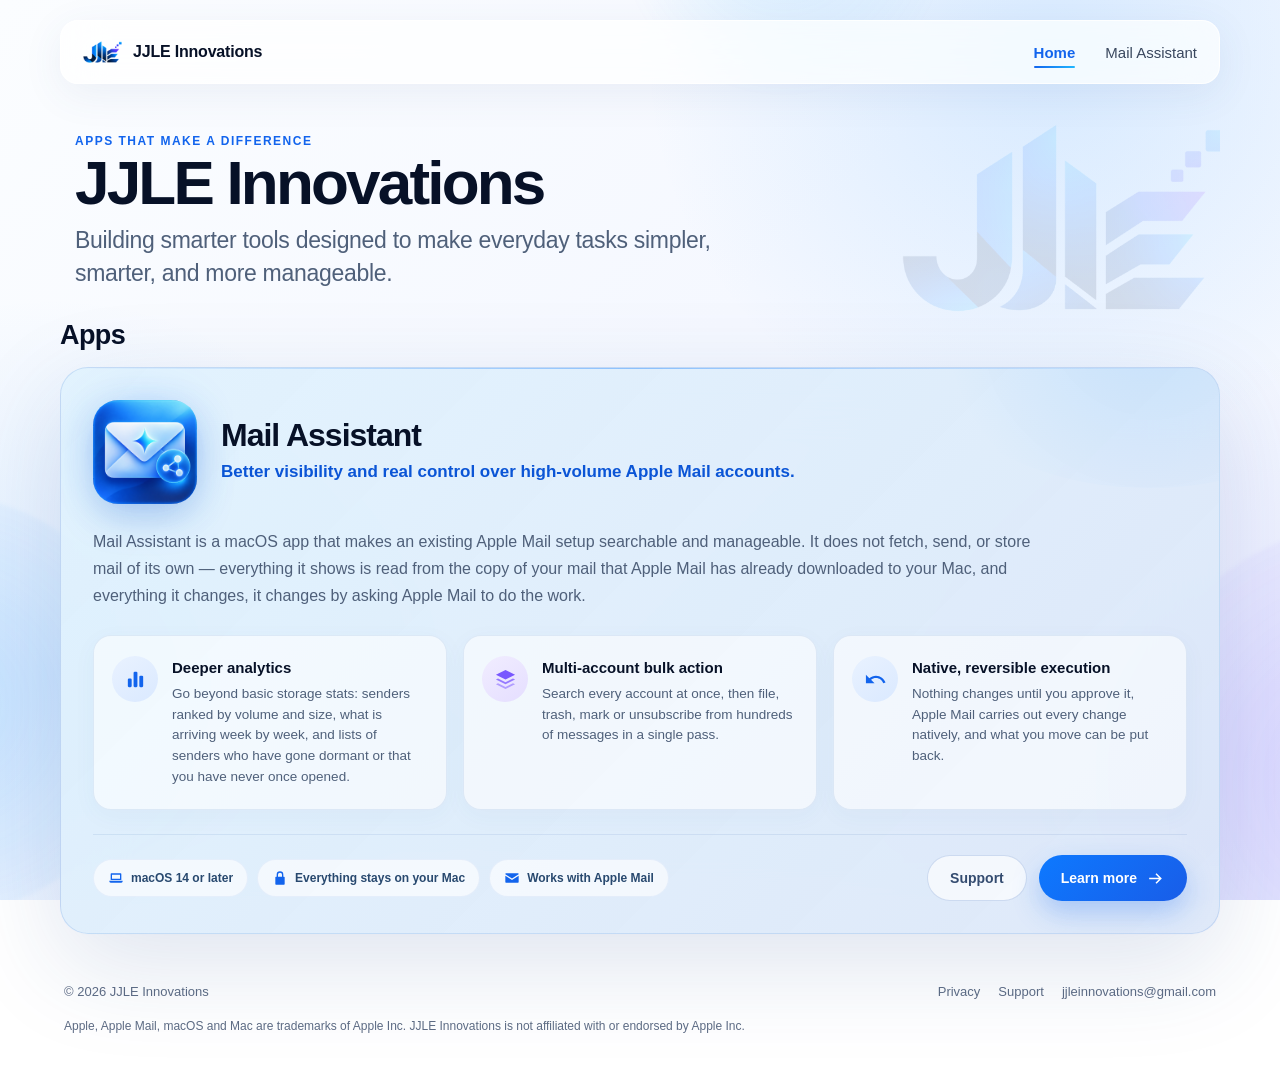
==== commit b7fae843: "Home page: Mail Assistant card in a light tint of the app icon's blue The card was white glass. It i" ====
--- a/index.html
+++ b/index.html
@@ -12,7 +12,7 @@
 <meta name="twitter:card" content="summary">
 <link rel="icon" href="/jjle-favicon.png" type="image/png">
 <!-- Bump ?v= whenever home.css changes: GitHub Pages caches it for 10 minutes. -->
-<link rel="stylesheet" href="/home.css?v=20260922c">
+<link rel="stylesheet" href="/home.css?v=20260922d">
 </head>
 <body>
 
--- a/home.css
+++ b/home.css
@@ -557,11 +557,13 @@
         1px solid
         rgba(62, 120, 210, 0.18);
 
+    /* A light tint of the Mail Assistant icon's own blues: its sky-blue
+       highlight (#3DB0FB) top-left, its core blue (#004ACA) bottom-right. */
     background:
         linear-gradient(
             135deg,
-            rgba(255, 255, 255, 0.93),
-            rgba(246, 250, 255, 0.78)
+            rgba(224, 242, 254, 0.94),
+            rgba(219, 230, 248, 0.90)
         );
 
     backdrop-filter:
@@ -741,7 +743,9 @@
 .app-summary {
     margin: 0;
 
-    color: var(--blue);
+    /* A shade under --blue: 17px bold on the blue card needs 4.5:1,
+       and --blue there is 4.1:1. This is 5.1:1. */
+    color: #0b55d6;
 
     font-size: 17px;
 
@@ -961,8 +965,9 @@
 
     color: #28496f;
 
-    background:
-        rgba(218, 233, 255, 0.67);
+    /* White, so the pills still stand off the blue card. */
+    background:
+        rgba(255, 255, 255, 0.62);
 
     border:
         1px solid
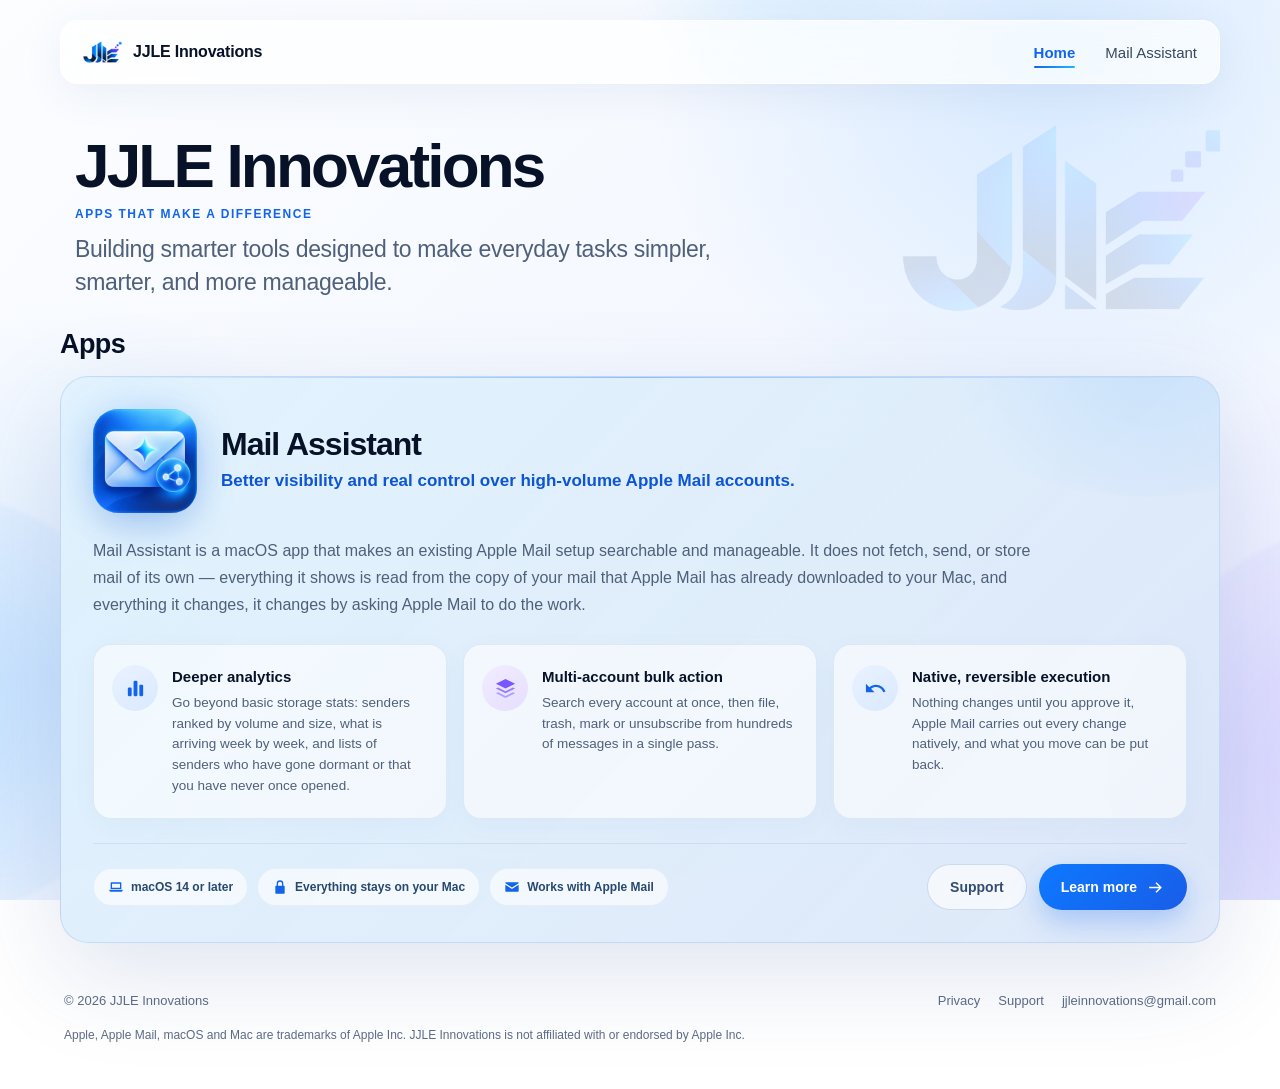
==== commit 9ccb4288: "Home page: "Apps that make a difference" under the title Moved from above the JJLE Innovations headi" ====
--- a/index.html
+++ b/index.html
@@ -12,7 +12,7 @@
 <meta name="twitter:card" content="summary">
 <link rel="icon" href="/jjle-favicon.png" type="image/png">
 <!-- Bump ?v= whenever home.css changes: GitHub Pages caches it for 10 minutes. -->
-<link rel="stylesheet" href="/home.css?v=20260922d">
+<link rel="stylesheet" href="/home.css?v=20260922e">
 </head>
 <body>
 
@@ -39,8 +39,8 @@
 
 <section class="hero">
   <div class="hero-content">
+    <h1>JJLE Innovations</h1>
     <span class="section-eyebrow">Apps that make a difference</span>
-    <h1>JJLE Innovations</h1>
     <p class="hero-tagline">Building smarter tools designed to make everyday tasks simpler, smarter, and more manageable.</p>
   </div>
   <div class="hero-watermark" aria-hidden="true">
--- a/home.css
+++ b/home.css
@@ -447,6 +447,17 @@
 }
 
 
+/* The "Apps that make a difference" line, between the title and the
+   tagline: clear of the title's descenders, a little air before the tagline. */
+
+.hero h1 + .section-eyebrow {
+    margin:
+        4px
+        0
+        12px;
+}
+
+
 .hero-tagline {
     margin: 0;
 
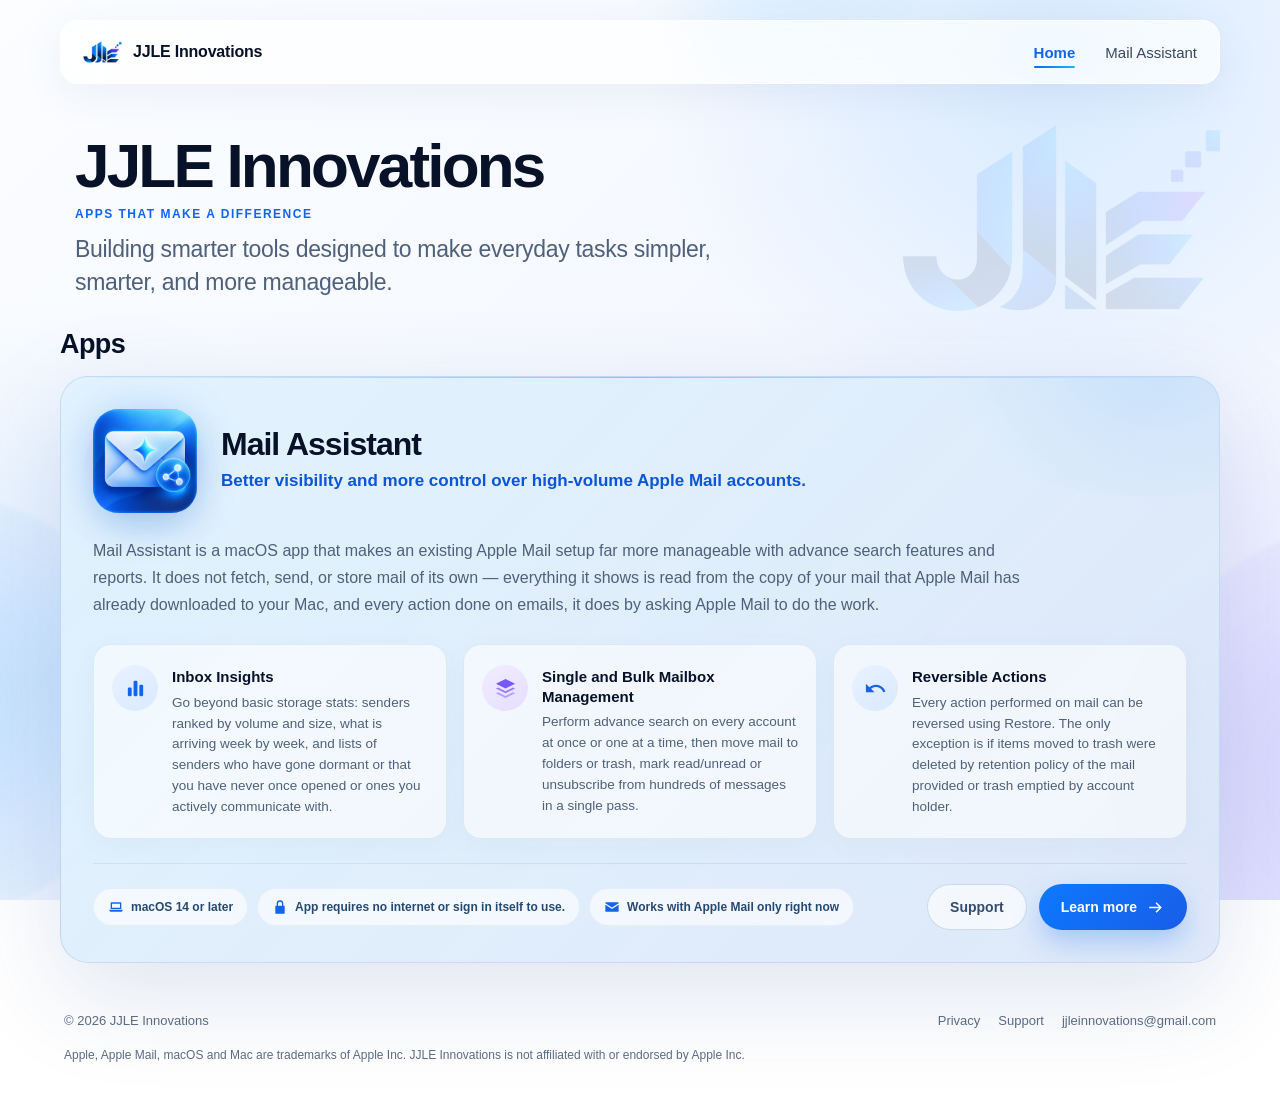
==== commit f5671e40: "Update 9 files" ====
--- a/index.html
+++ b/index.html
@@ -1,6 +1,4 @@
-<!doctype html>
-<html lang="en">
-<head>
+<!DOCTYPE html><html lang="en"><head>
 <meta charset="utf-8">
 <meta name="viewport" content="width=device-width, initial-scale=1">
 <title>JJLE Innovations</title>
@@ -14,7 +12,7 @@
 <!-- Bump ?v= whenever home.css changes: GitHub Pages caches it for 10 minutes. -->
 <link rel="stylesheet" href="/home.css?v=20260922e">
 </head>
-<body>
+<body contenteditable="false" spellcheck="true">
 
 <div class="page-background" aria-hidden="true">
   <div class="background-orb orb-one"></div>
@@ -64,53 +62,53 @@
         <div class="app-title-row">
           <h3>Mail Assistant</h3>
         </div>
-        <p class="app-summary">Better visibility and real control over high-volume Apple Mail accounts.</p>
+        <p class="app-summary">Better visibility and more control over high-volume Apple Mail accounts.</p>
       </div>
     </div>
 
     <div class="app-description">
-      <p>Mail Assistant is a macOS app that makes an existing Apple Mail setup searchable and manageable. It does not fetch, send, or store mail of its own &mdash; everything it shows is read from the copy of your mail that Apple Mail has already downloaded to your Mac, and everything it changes, it changes by asking Apple Mail to do the work.</p>
+      <p>Mail Assistant is a macOS app that makes an existing Apple Mail setup far more manageable with advance search features and reports. It does not fetch, send, or store mail of its own — everything it shows is read from the copy of your mail that Apple Mail has already downloaded to your Mac, and every action done on emails, it does by asking Apple Mail to do the work.</p>
     </div>
 
     <div class="feature-grid">
       <div class="feature-card">
         <div class="feature-icon" aria-hidden="true">
-          <svg viewBox="0 0 24 24"><rect x="4" y="11" width="4" height="9" rx="1.2"/><rect x="10" y="4" width="4" height="16" rx="1.2"/><rect x="16" y="8" width="4" height="12" rx="1.2"/></svg>
+          <svg viewBox="0 0 24 24"><rect x="4" y="11" width="4" height="9" rx="1.2"></rect><rect x="10" y="4" width="4" height="16" rx="1.2"></rect><rect x="16" y="8" width="4" height="12" rx="1.2"></rect></svg>
         </div>
         <div>
-          <h4>Deeper analytics</h4>
-          <p>Go beyond basic storage stats: senders ranked by volume and size, what is arriving week by week, and lists of senders who have gone dormant or that you have never once opened.</p>
+          <h4>Inbox Insights</h4>
+          <p>Go beyond basic storage stats: senders ranked by volume and size, what is arriving week by week, and lists of senders who have gone dormant or that you have never once opened or ones you actively communicate with.</p>
         </div>
       </div>
       <div class="feature-card">
         <div class="feature-icon violet" aria-hidden="true">
-          <svg viewBox="0 0 24 24"><path d="M12 2 2 7l10 5 10-5z"/><path d="m2 12 2.2-1.1 7.8 3.9 7.8-3.9L22 12l-10 5z" opacity=".75"/><path d="m2 17 2.2-1.1 7.8 3.9 7.8-3.9L22 17l-10 5z" opacity=".5"/></svg>
+          <svg viewBox="0 0 24 24"><path d="M12 2 2 7l10 5 10-5z"></path><path d="m2 12 2.2-1.1 7.8 3.9 7.8-3.9L22 12l-10 5z" opacity=".75"></path><path d="m2 17 2.2-1.1 7.8 3.9 7.8-3.9L22 17l-10 5z" opacity=".5"></path></svg>
         </div>
         <div>
-          <h4>Multi-account bulk action</h4>
-          <p>Search every account at once, then file, trash, mark or unsubscribe from hundreds of messages in a single pass.</p>
+          <h4>Single and Bulk&nbsp;<span style="font-family: -apple-system, BlinkMacSystemFont, &quot;SF Pro Display&quot;, &quot;SF Pro Text&quot;, &quot;Segoe UI&quot;, Helvetica, Arial, sans-serif;">Mailbox Management</span></h4>
+          <p>Perform advance search on every account at once or one at a time, then move mail to folders or trash, mark read/unread or unsubscribe from hundreds of messages in a single pass.</p>
         </div>
       </div>
       <div class="feature-card">
         <div class="feature-icon" aria-hidden="true">
-          <svg viewBox="0 0 24 24"><path d="M12.5 8c-2.65 0-5.05.99-6.9 2.6L2 7v9h9l-3.62-3.62c1.39-1.16 3.16-1.88 5.12-1.88 3.54 0 6.55 2.31 7.6 5.5l2.37-.78C21.08 11.03 17.15 8 12.5 8z"/></svg>
+          <svg viewBox="0 0 24 24"><path d="M12.5 8c-2.65 0-5.05.99-6.9 2.6L2 7v9h9l-3.62-3.62c1.39-1.16 3.16-1.88 5.12-1.88 3.54 0 6.55 2.31 7.6 5.5l2.37-.78C21.08 11.03 17.15 8 12.5 8z"></path></svg>
         </div>
         <div>
-          <h4>Native, reversible execution</h4>
-          <p>Nothing changes until you approve it, Apple Mail carries out every change natively, and what you move can be put back.</p>
+          <h4>Reversible Actions</h4>
+          <p>Every action performed on mail can be reversed using Restore. The only exception is if items moved to trash were deleted by retention policy of the mail provided or trash emptied by account holder.</p>
         </div>
       </div>
     </div>
 
     <div class="app-footer">
       <div class="app-badges">
-        <span class="badge"><svg class="badge-icon" viewBox="0 0 24 24" aria-hidden="true"><path fill-rule="evenodd" d="M4 6a1 1 0 0 1 1-1h14a1 1 0 0 1 1 1v9H4zm2 1v6h12V7zM2 16h20v1a2 2 0 0 1-2 2H4a2 2 0 0 1-2-2z"/></svg>macOS 14 or later</span>
-        <span class="badge"><svg class="badge-icon" viewBox="0 0 24 24" aria-hidden="true"><path fill-rule="evenodd" d="M12 2a5 5 0 0 0-5 5v3H6a1 1 0 0 0-1 1v10a1 1 0 0 0 1 1h12a1 1 0 0 0 1-1V11a1 1 0 0 0-1-1h-1V7a5 5 0 0 0-5-5zm-3 8V7a3 3 0 0 1 6 0v3z"/></svg>Everything stays on your Mac</span>
-        <span class="badge"><svg class="badge-icon" viewBox="0 0 24 24" aria-hidden="true"><path d="M2 6a1 1 0 0 1 1-1h18a1 1 0 0 1 1 1v.4l-10 6.2L2 6.4zm0 2.8 10 6.2 10-6.2V18a1 1 0 0 1-1 1H3a1 1 0 0 1-1-1z"/></svg>Works with Apple Mail</span>
+        <span class="badge"><svg class="badge-icon" viewBox="0 0 24 24" aria-hidden="true"><path fill-rule="evenodd" d="M4 6a1 1 0 0 1 1-1h14a1 1 0 0 1 1 1v9H4zm2 1v6h12V7zM2 16h20v1a2 2 0 0 1-2 2H4a2 2 0 0 1-2-2z"></path></svg>macOS 14 or later</span>
+        <span class="badge"><svg class="badge-icon" viewBox="0 0 24 24" aria-hidden="true"><path fill-rule="evenodd" d="M12 2a5 5 0 0 0-5 5v3H6a1 1 0 0 0-1 1v10a1 1 0 0 0 1 1h12a1 1 0 0 0 1-1V11a1 1 0 0 0-1-1h-1V7a5 5 0 0 0-5-5zm-3 8V7a3 3 0 0 1 6 0v3z"></path></svg>App requires no internet or sign in itself to use.</span>
+        <span class="badge"><svg class="badge-icon" viewBox="0 0 24 24" aria-hidden="true"><path d="M2 6a1 1 0 0 1 1-1h18a1 1 0 0 1 1 1v.4l-10 6.2L2 6.4zm0 2.8 10 6.2 10-6.2V18a1 1 0 0 1-1 1H3a1 1 0 0 1-1-1z"></path></svg>Works with Apple Mail only right now</span>
       </div>
       <div class="app-actions">
         <a class="button button-secondary" href="/mail-assistant/support.html">Support</a>
-        <a class="button button-primary" href="/mail-assistant/">Learn more<svg viewBox="0 0 24 24" aria-hidden="true"><path d="M13.3 5.3 12 6.6l4.4 4.4H4v2h12.4L12 17.4l1.3 1.3L20 12z"/></svg></a>
+        <a class="button button-primary" href="/mail-assistant/">Learn more<svg viewBox="0 0 24 24" aria-hidden="true"><path d="M13.3 5.3 12 6.6l4.4 4.4H4v2h12.4L12 17.4l1.3 1.3L20 12z"></path></svg></a>
       </div>
     </div>
   </article>
@@ -120,7 +118,7 @@
 
 <footer>
   <div class="site-footer">
-    <span>&copy; 2026 JJLE Innovations</span>
+    <span>© 2026 JJLE Innovations</span>
     <nav class="footer-links" aria-label="Footer">
       <a href="/mail-assistant/privacy.html">Privacy</a>
       <a href="/mail-assistant/support.html">Support</a>
@@ -131,5 +129,6 @@
 </footer>
 
 </div>
-</body>
-</html>
+
+
+</body></html>
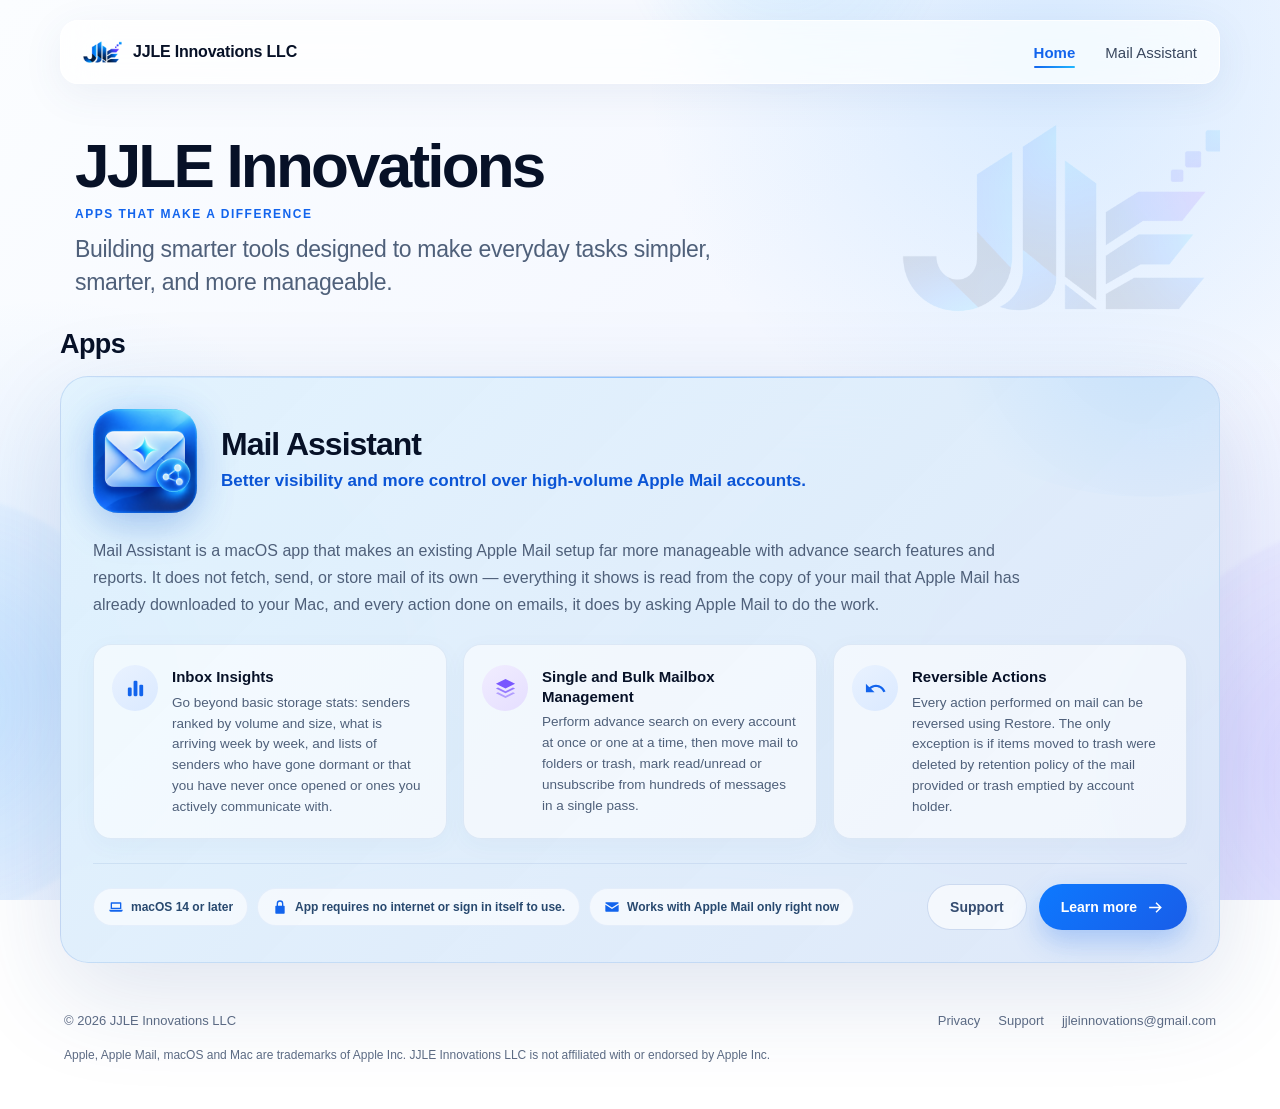
==== commit e3b7e8c0: "Update 2 files" ====
--- a/index.html
+++ b/index.html
@@ -25,7 +25,7 @@
 <header class="site-header">
   <a class="brand" href="/">
     <img class="brand-logo" src="/jjle-mark.png" alt="">
-    <span class="brand-name">JJLE Innovations</span>
+    <span class="brand-name">JJLE Innovations LLC</span>
   </a>
   <nav class="main-nav" aria-label="Main">
     <a class="nav-link active" href="/" aria-current="page">Home</a>
@@ -118,14 +118,14 @@
 
 <footer>
   <div class="site-footer">
-    <span>© 2026 JJLE Innovations</span>
+    <span>© 2026 JJLE Innovations LLC</span>
     <nav class="footer-links" aria-label="Footer">
       <a href="/mail-assistant/privacy.html">Privacy</a>
       <a href="/mail-assistant/support.html">Support</a>
       <a href="mailto:jjleinnovations@gmail.com">jjleinnovations@gmail.com</a>
     </nav>
   </div>
-  <p class="footer-note">Apple, Apple Mail, macOS and Mac are trademarks of Apple Inc. JJLE Innovations is not affiliated with or endorsed by Apple Inc.</p>
+  <p class="footer-note">Apple, Apple Mail, macOS and Mac are trademarks of Apple Inc. JJLE Innovations LLC is not affiliated with or endorsed by Apple Inc.</p>
 </footer>
 
 </div>
